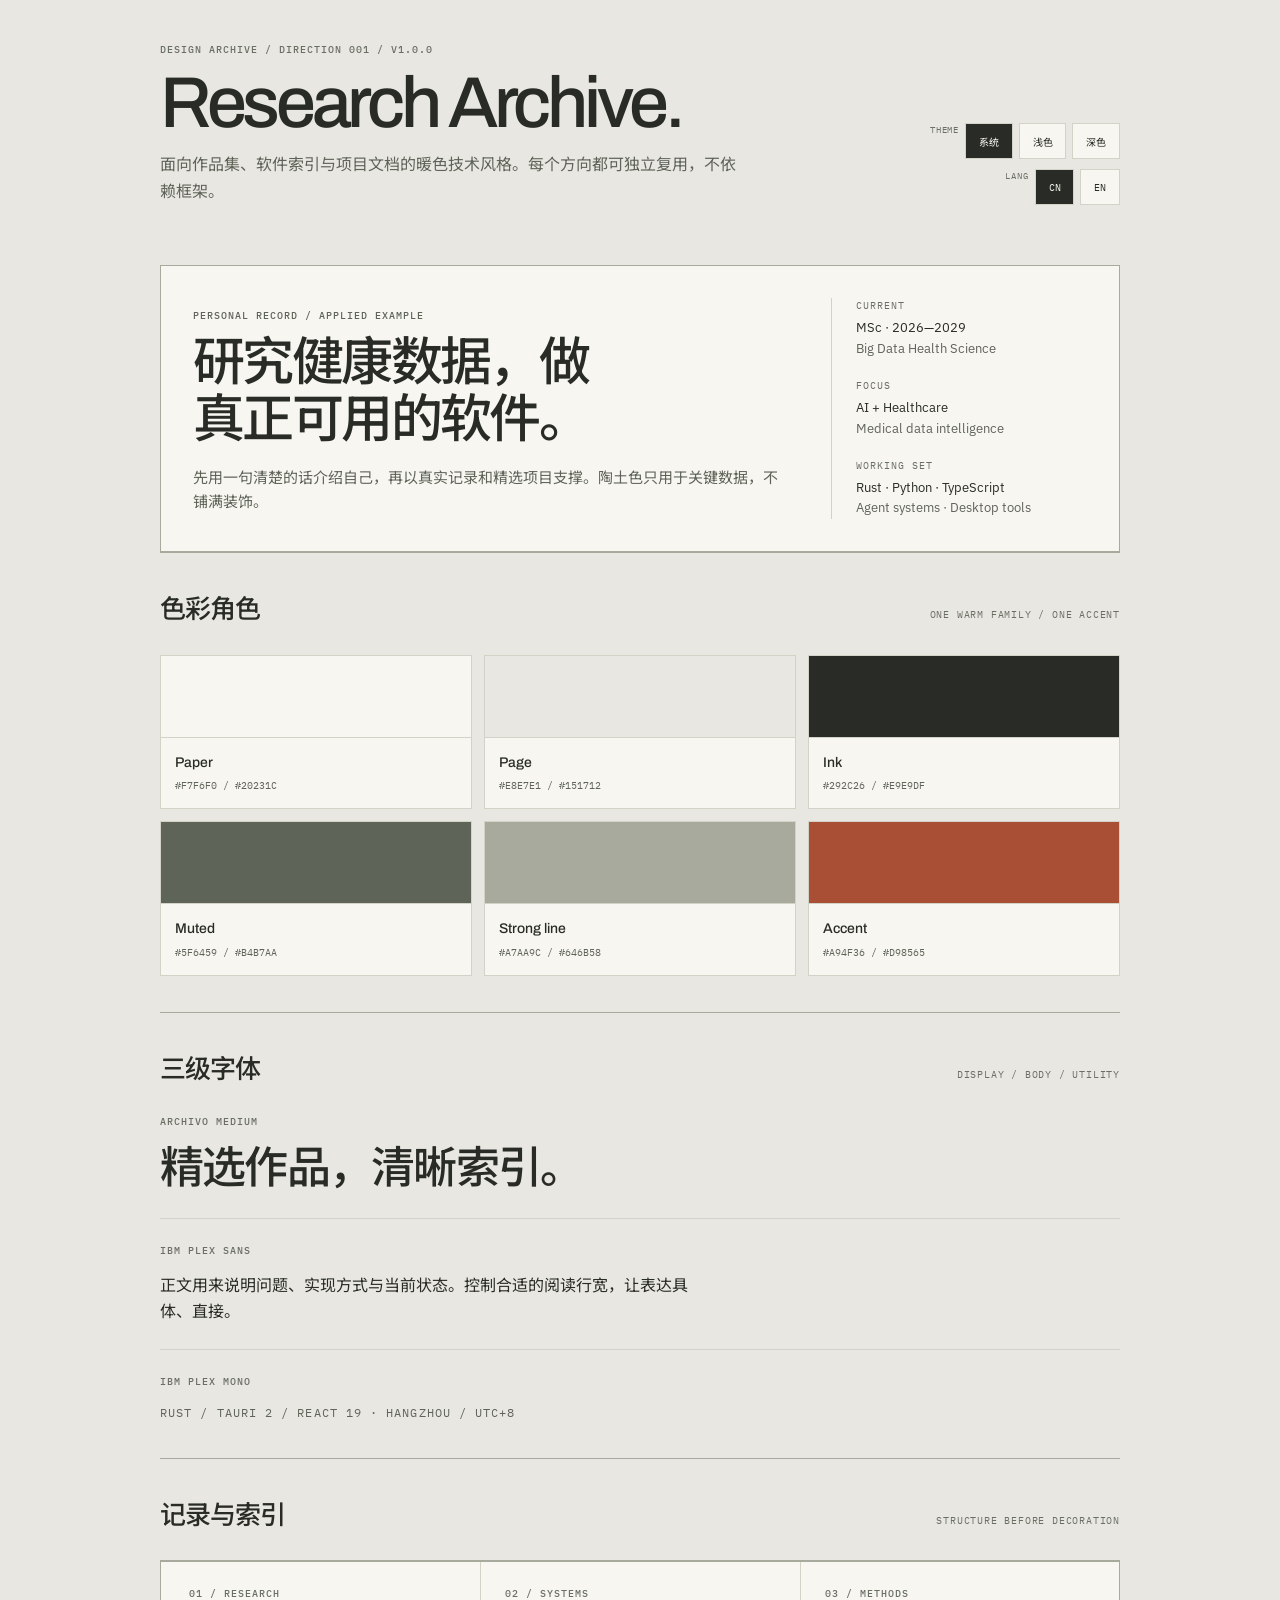
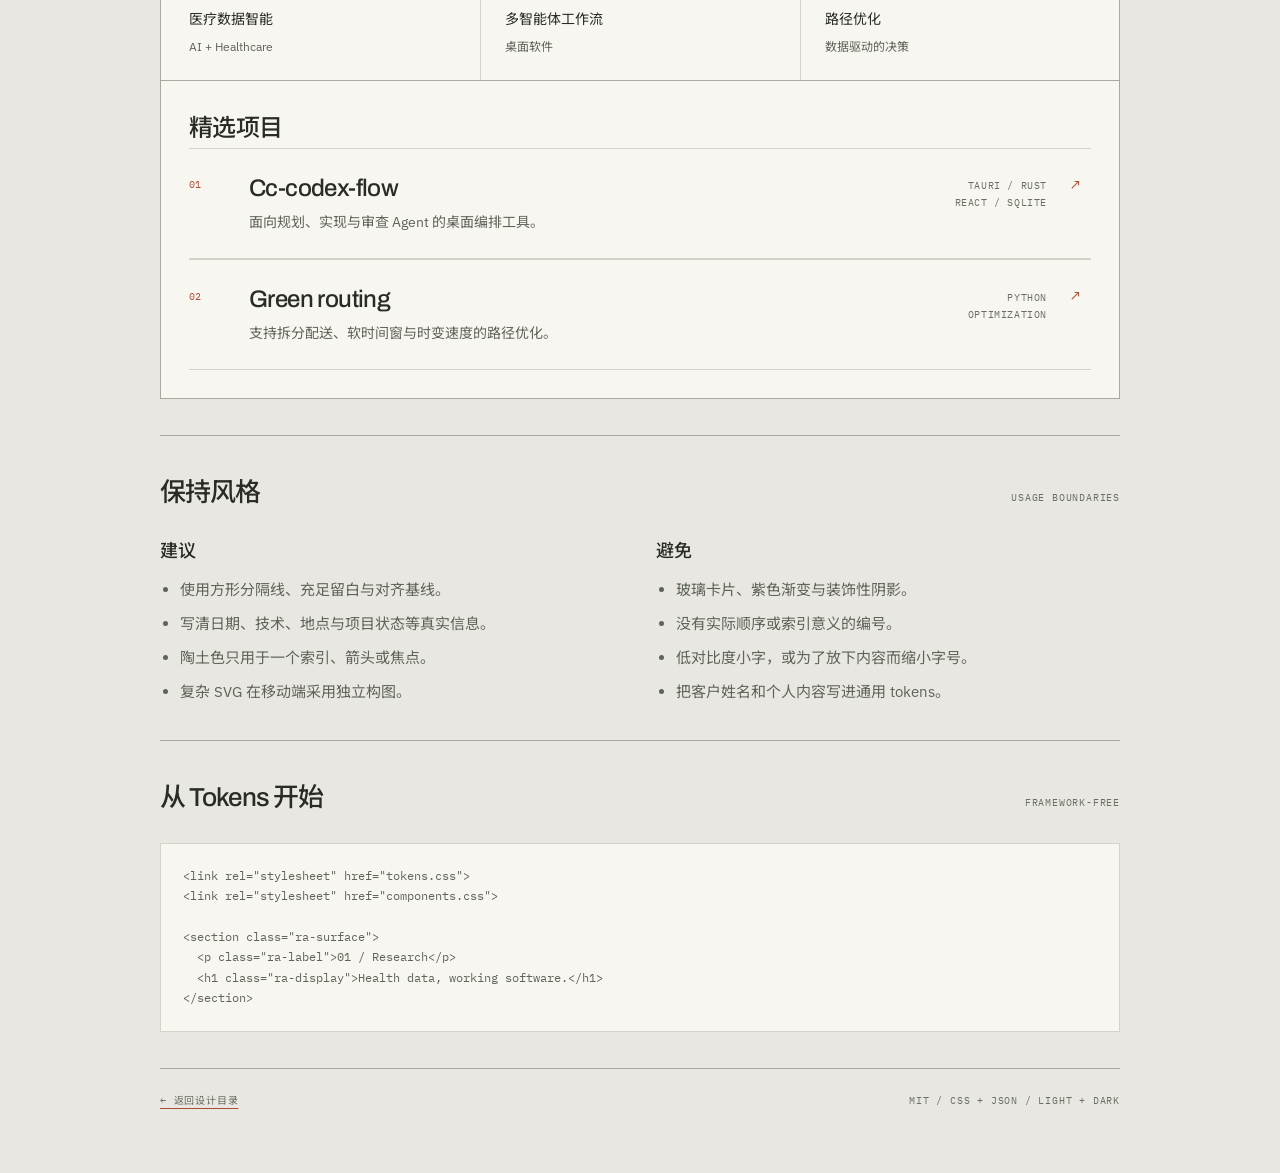
==== styles/research-archive/preview.html @ 976a8772 "Create the Design Archive template collection - document the Research Archive visual direction and r" ====
<!doctype html>
<html lang="en">
<head>
  <meta charset="utf-8">
  <meta name="viewport" content="width=device-width, initial-scale=1">
  <title>Research Archive Style Guide</title>
  <link rel="icon" href="data:,">
  <link rel="preconnect" href="https://fonts.googleapis.com">
  <link rel="preconnect" href="https://fonts.gstatic.com" crossorigin>
  <link rel="stylesheet" href="https://fonts.googleapis.com/css2?family=Archivo:wght@400;500;600&family=IBM+Plex+Mono:wght@400;500&family=IBM+Plex+Sans:wght@400;500;600&family=Noto+Sans+SC:wght@400;500&display=swap">
  <link rel="stylesheet" href="tokens.css">
  <link rel="stylesheet" href="components.css">
  <style>
    * { box-sizing: border-box; }
    body { margin: 0; padding: 32px max(16px, 4vw) 64px; background: var(--ra-page); color: var(--ra-ink); font-family: var(--ra-font-body); font-size: 15px; line-height: 1.6; }
    main { width: min(100%, var(--ra-content)); margin-inline: auto; }
    a { color: inherit; text-decoration-color: var(--ra-accent); text-underline-offset: 4px; }
    a:focus-visible, button:focus-visible { outline: 2px solid var(--ra-focus); outline-offset: 4px; }
    .guide-header { display: grid; grid-template-columns: minmax(0, 1fr) auto; gap: 32px; align-items: end; padding-bottom: 32px; }
    h1 { margin: 8px 0 12px; font-family: var(--ra-font-display); font-size: clamp(42px, 8vw, 72px); font-weight: 500; letter-spacing: -.06em; line-height: 1; }
    .intro { max-width: 590px; margin: 0; color: var(--ra-muted); font-size: 16px; line-height: 1.7; text-wrap: pretty; }
    .theme-controls { display: flex; flex-wrap: wrap; gap: 6px; }
    .preview-controls { display: grid; justify-items: end; gap: 10px; }
    .control-label { color: var(--ra-faint); font-family: var(--ra-font-mono); font-size: 9px; letter-spacing: .1em; }
    .hero-record { display: grid; grid-template-columns: minmax(0, 1.4fr) minmax(220px, .6fr); gap: 40px; margin-top: 28px; padding: 32px; }
    .hero-record h2 { margin: 12px 0 18px; font-family: var(--ra-font-display); font-size: clamp(32px, 6vw, 52px); font-weight: 500; letter-spacing: -.05em; line-height: 1.08; text-wrap: balance; }
    .hero-record p { margin-bottom: 0; color: var(--ra-muted); }
    .record-list { display: grid; align-content: start; gap: 18px; margin: 0; padding-left: 24px; border-left: var(--ra-border); }
    .record-list dt { color: var(--ra-faint); font-family: var(--ra-font-mono); font-size: 10px; letter-spacing: .1em; text-transform: uppercase; }
    .record-list dd { margin: 4px 0 0; font-size: 13px; }
    .record-list dd span { display: block; color: var(--ra-muted); }
    .section { padding-block: 36px; border-top: var(--ra-border-strong); }
    .section-heading { display: flex; align-items: baseline; justify-content: space-between; gap: 20px; margin-bottom: 24px; }
    .section-heading h2 { margin: 0; font-family: var(--ra-font-display); font-size: 26px; font-weight: 500; letter-spacing: -.035em; }
    .section-heading p { margin: 0; color: var(--ra-faint); font-family: var(--ra-font-mono); font-size: 10px; letter-spacing: .08em; text-transform: uppercase; }
    .swatches { display: grid; grid-template-columns: repeat(3, minmax(0, 1fr)); gap: 12px; }
    .swatch { border: var(--ra-border); background: var(--ra-paper); }
    .swatch-color { height: 82px; border-bottom: var(--ra-border); background: var(--swatch); }
    .swatch-copy { display: grid; gap: 4px; padding: 14px; }
    .swatch-copy strong { font-family: var(--ra-font-display); font-size: 14px; font-weight: 500; }
    .swatch-copy span { color: var(--ra-muted); font-family: var(--ra-font-mono); font-size: 10px; line-height: 1.6; }
    .type-specimens { display: grid; gap: 0; }
    .type-row { display: grid; gap: 14px; padding-block: 24px; border-top: var(--ra-border); }
    .type-row:first-child { padding-top: 0; border-top: 0; }
    .type-row:last-child { padding-bottom: 0; }
    .type-display { max-width: 20ch; margin: 0; font-family: var(--ra-font-display); font-size: clamp(32px, 5vw, 44px); font-weight: 500; letter-spacing: -.04em; line-height: 1.15; }
    .type-body { max-width: 55ch; margin: 0; font-size: 16px; line-height: 1.65; }
    .type-mono { margin: 0; color: var(--ra-muted); font-family: var(--ra-font-mono); font-size: 12px; letter-spacing: .09em; text-transform: uppercase; }
    .demo-surface { padding: 0 28px 28px; }
    .demo-surface .ra-record-grid { margin-inline: -28px; }
    .demo-surface .ra-record-cell:first-child { padding-left: 28px; }
    .demo-surface .ra-record-cell:last-child { padding-right: 28px; }
    .work-heading { padding-top: 28px; }
    .work-heading h3 { margin: 0; font-family: var(--ra-font-display); font-size: 24px; font-weight: 500; letter-spacing: -.03em; }
    .guidance { display: grid; grid-template-columns: 1fr 1fr; gap: 32px; }
    .guidance h3 { margin: 0 0 12px; font-family: var(--ra-font-display); font-size: 18px; font-weight: 500; }
    .guidance ul { display: grid; gap: 10px; margin: 0; padding-left: 20px; color: var(--ra-muted); }
    pre { overflow-x: auto; margin: 0; padding: 22px; border: var(--ra-border); background: var(--ra-paper); color: var(--ra-muted); font-family: var(--ra-font-mono); font-size: 12px; line-height: 1.7; }
    code { font-family: inherit; }
    .guide-footer { display: flex; justify-content: space-between; gap: 20px; padding-top: 24px; border-top: var(--ra-border-strong); color: var(--ra-faint); font-family: var(--ra-font-mono); font-size: 10px; letter-spacing: .08em; }
    @media (max-width: 720px) {
      body { padding-top: 22px; }
      .guide-header, .hero-record { grid-template-columns: 1fr; }
      .preview-controls { justify-items: start; }
      .record-list { padding: 22px 0 0; border-top: var(--ra-border); border-left: 0; }
      .swatches { grid-template-columns: repeat(2, minmax(0, 1fr)); }
      .type-row { grid-template-columns: 1fr; gap: 10px; }
      .guidance { grid-template-columns: 1fr; }
    }
    @media (max-width: 480px) {
      .hero-record { padding: 24px 20px; }
      .section-heading { align-items: flex-start; flex-direction: column; gap: 6px; }
      .swatches { grid-template-columns: 1fr; }
      .demo-surface { padding: 0 20px 20px; }
      .demo-surface .ra-record-grid { margin-inline: -20px; }
      .demo-surface .ra-record-cell:first-child, .demo-surface .ra-record-cell:last-child { padding-inline: 20px; }
      .guide-footer { flex-direction: column; }
    }
  </style>
</head>
<body>
  <main>
    <header class="guide-header">
      <div>
        <p class="ra-label">Design Archive / Direction 001 / v1.0.0</p>
        <h1>Research Archive.</h1>
        <p class="intro">Warm neutrals for technical work. A reusable direction for research portfolios, software indexes, and project documentation.</p>
      </div>
      <div class="preview-controls">
        <div class="theme-controls" aria-label="Color theme">
          <span class="control-label">THEME</span>
          <button class="ra-button" type="button" data-theme-choice="system" aria-pressed="true">System</button>
          <button class="ra-button" type="button" data-theme-choice="light" aria-pressed="false">Light</button>
          <button class="ra-button" type="button" data-theme-choice="dark" aria-pressed="false">Dark</button>
        </div>
        <div class="theme-controls" aria-label="Language / 语言">
          <span class="control-label">LANG</span>
          <button class="ra-button" type="button" data-language-choice="cn" aria-pressed="true">CN</button>
          <button class="ra-button" type="button" data-language-choice="en" aria-pressed="false">EN</button>
        </div>
      </div>
    </header>

    <section class="hero-record ra-surface" aria-label="Applied introduction">
      <div>
        <p class="ra-label">Personal record / Applied example</p>
        <h2>Health data,<br>working software.</h2>
        <p>One clear statement, supported by real records and selected work. The accent identifies data points rather than decorating every surface.</p>
      </div>
      <dl class="record-list">
        <div><dt>Current</dt><dd>MSc · 2026—2029<span>Big Data Health Science</span></dd></div>
        <div><dt>Focus</dt><dd>AI + Healthcare<span>Medical data intelligence</span></dd></div>
        <div><dt>Working set</dt><dd>Rust · Python · TypeScript<span>Agent systems · Desktop tools</span></dd></div>
      </dl>
    </section>

    <section class="section" aria-labelledby="color-title">
      <div class="section-heading"><h2 id="color-title">Color roles</h2><p>One warm family / one accent</p></div>
      <div class="swatches">
        <div class="swatch"><div class="swatch-color" style="--swatch: var(--ra-paper)"></div><div class="swatch-copy"><strong>Paper</strong><span>#F7F6F0 / #20231C</span></div></div>
        <div class="swatch"><div class="swatch-color" style="--swatch: var(--ra-page)"></div><div class="swatch-copy"><strong>Page</strong><span>#E8E7E1 / #151712</span></div></div>
        <div class="swatch"><div class="swatch-color" style="--swatch: var(--ra-ink)"></div><div class="swatch-copy"><strong>Ink</strong><span>#292C26 / #E9E9DF</span></div></div>
        <div class="swatch"><div class="swatch-color" style="--swatch: var(--ra-muted)"></div><div class="swatch-copy"><strong>Muted</strong><span>#5F6459 / #B4B7AA</span></div></div>
        <div class="swatch"><div class="swatch-color" style="--swatch: var(--ra-line-strong)"></div><div class="swatch-copy"><strong>Strong line</strong><span>#A7AA9C / #646B58</span></div></div>
        <div class="swatch"><div class="swatch-color" style="--swatch: var(--ra-accent)"></div><div class="swatch-copy"><strong>Accent</strong><span>#A94F36 / #D98565</span></div></div>
      </div>
    </section>

    <section class="section" aria-labelledby="type-title">
      <div class="section-heading"><h2 id="type-title">Three type roles</h2><p>Display / body / utility</p></div>
      <div class="type-specimens">
        <div class="type-row"><span class="ra-label">Archivo Medium</span><p class="type-display">Selected work, clearly indexed.</p></div>
        <div class="type-row"><span class="ra-label">IBM Plex Sans</span><p class="type-body">Use running text to explain the problem, the implementation, and the current state. Keep the measure comfortable and the language specific.</p></div>
        <div class="type-row"><span class="ra-label">IBM Plex Mono</span><p class="type-mono">Rust / Tauri 2 / React 19 · Hangzhou / UTC+8</p></div>
      </div>
    </section>

    <section class="section" aria-labelledby="components-title">
      <div class="section-heading"><h2 id="components-title">Record + index</h2><p>Structure before decoration</p></div>
      <div class="demo-surface ra-surface">
        <div class="ra-record-grid">
          <div class="ra-record-cell"><span class="ra-label">01 / Research</span><p class="ra-record-value">Medical data intelligence</p><p class="ra-record-detail">AI + Healthcare</p></div>
          <div class="ra-record-cell"><span class="ra-label">02 / Systems</span><p class="ra-record-value">Multi-agent workflows</p><p class="ra-record-detail">Desktop software</p></div>
          <div class="ra-record-cell"><span class="ra-label">03 / Methods</span><p class="ra-record-value">Routing optimization</p><p class="ra-record-detail">Data-informed decisions</p></div>
        </div>
        <div class="work-heading"><h3>Selected work</h3></div>
        <ul class="ra-index">
          <li><a class="ra-index-item" href="https://github.com/CPbianma/Cc-codex-flow"><span class="ra-index-number">01</span><span><span class="ra-index-title">Cc-codex-flow</span><span class="ra-index-description">Desktop orchestration for planning, implementation, and review agents.</span></span><span class="ra-index-meta">Tauri / Rust<br>React / SQLite</span><span class="ra-index-arrow">↗</span></a></li>
          <li><a class="ra-index-item" href="https://github.com/CPbianma/green-vrptw-split-delivery"><span class="ra-index-number">02</span><span><span class="ra-index-title">Green routing</span><span class="ra-index-description">Split deliveries, soft time windows, and time-varying speeds.</span></span><span class="ra-index-meta">Python<br>Optimization</span><span class="ra-index-arrow">↗</span></a></li>
        </ul>
      </div>
    </section>

    <section class="section" aria-labelledby="rules-title">
      <div class="section-heading"><h2 id="rules-title">Keep the character</h2><p>Usage boundaries</p></div>
      <div class="guidance">
        <div><h3>Use</h3><ul><li>Square rules, generous whitespace, and aligned baselines.</li><li>Specific dates, technologies, locations, and project states.</li><li>A single terracotta point for an index, arrow, or focus.</li><li>Separate mobile compositions for dense SVG artwork.</li></ul></div>
        <div><h3>Avoid</h3><ul><li>Glass cards, purple gradients, and decorative shadows.</li><li>Numbering that does not encode a real order or index.</li><li>Low-contrast captions or shrinking copy to make it fit.</li><li>Client names and personal content in reusable tokens.</li></ul></div>
      </div>
    </section>

    <section class="section" aria-labelledby="code-title">
      <div class="section-heading"><h2 id="code-title">Start with tokens</h2><p>Framework-free</p></div>
      <pre><code>&lt;link rel="stylesheet" href="tokens.css"&gt;
&lt;link rel="stylesheet" href="components.css"&gt;

&lt;section class="ra-surface"&gt;
  &lt;p class="ra-label"&gt;01 / Research&lt;/p&gt;
  &lt;h1 class="ra-display"&gt;Health data, working software.&lt;/h1&gt;
&lt;/section&gt;</code></pre>
    </section>

    <footer class="guide-footer"><a href="../../index.html">← Design Archive catalog</a><span>MIT / CSS + JSON / LIGHT + DARK</span></footer>
  </main>

  <script>
    const themeButtons = [...document.querySelectorAll('[data-theme-choice]')];
    themeButtons.forEach((button) => {
      button.addEventListener('click', () => {
        const choice = button.dataset.themeChoice;
        if (choice === 'system') delete document.documentElement.dataset.theme;
        else document.documentElement.dataset.theme = choice;
        themeButtons.forEach((item) => item.setAttribute('aria-pressed', String(item === button)));
      });
    });

    const languageButtons = [...document.querySelectorAll('[data-language-choice]')];
    const translations = [
      ['.guide-header .intro', '面向作品集、软件索引与项目文档的暖色技术风格。每个方向都可独立复用，不依赖框架。', 'Warm neutrals for technical work. A reusable direction for research portfolios, software indexes, and project documentation.'],
      ['.hero-record h2', '研究健康数据，做真正可用的软件。', 'Health data, working software.'],
      ['.hero-record > div:first-child > p:last-child', '先用一句清楚的话介绍自己，再以真实记录和精选项目支撑。陶土色只用于关键数据，不铺满装饰。', 'One clear statement, supported by real records and selected work. The accent identifies data points rather than decorating every surface.'],
      ['#color-title', '色彩角色', 'Color roles'],
      ['#type-title', '三级字体', 'Three type roles'],
      ['.type-display', '精选作品，清晰索引。', 'Selected work, clearly indexed.'],
      ['.type-body', '正文用来说明问题、实现方式与当前状态。控制合适的阅读行宽，让表达具体、直接。', 'Use running text to explain the problem, the implementation, and the current state. Keep the measure comfortable and the language specific.'],
      ['#components-title', '记录与索引', 'Record + index'],
      ['.work-heading h3', '精选项目', 'Selected work'],
      ['#rules-title', '保持风格', 'Keep the character'],
      ['#code-title', '从 Tokens 开始', 'Start with tokens'],
      ['.guide-footer a', '← 返回设计目录', '← Design Archive catalog']
    ];
    const guidance = [
      ['.guidance > div:first-child h3', '建议', 'Use'],
      ['.guidance > div:last-child h3', '避免', 'Avoid']
    ];
    const useItems = [
      ['使用方形分隔线、充足留白与对齐基线。', 'Square rules, generous whitespace, and aligned baselines.'],
      ['写清日期、技术、地点与项目状态等真实信息。', 'Specific dates, technologies, locations, and project states.'],
      ['陶土色只用于一个索引、箭头或焦点。', 'A single terracotta point for an index, arrow, or focus.'],
      ['复杂 SVG 在移动端采用独立构图。', 'Separate mobile compositions for dense SVG artwork.']
    ];
    const avoidItems = [
      ['玻璃卡片、紫色渐变与装饰性阴影。', 'Glass cards, purple gradients, and decorative shadows.'],
      ['没有实际顺序或索引意义的编号。', 'Numbering that does not encode a real order or index.'],
      ['低对比度小字，或为了放下内容而缩小字号。', 'Low-contrast captions or shrinking copy to make it fit.'],
      ['把客户姓名和个人内容写进通用 tokens。', 'Client names and personal content in reusable tokens.']
    ];
    const projectCopy = [
      ['面向规划、实现与审查 Agent 的桌面编排工具。', 'Desktop orchestration for planning, implementation, and review agents.'],
      ['支持拆分配送、软时间窗与时变速度的路径优化。', 'Split deliveries, soft time windows, and time-varying speeds.']
    ];

    function setLanguage(language) {
      const cn = language === 'cn';
      document.documentElement.lang = cn ? 'zh-CN' : 'en';
      document.title = cn ? '研究档案 · 设计指南' : 'Research Archive Style Guide';
      translations.forEach(([selector, zh, en]) => {
        const element = document.querySelector(selector);
        if (element) element.textContent = cn ? zh : en;
      });
      guidance.forEach(([selector, zh, en]) => { document.querySelector(selector).textContent = cn ? zh : en; });
      document.querySelectorAll('.guidance > div:first-child li').forEach((item, index) => { item.textContent = cn ? useItems[index][0] : useItems[index][1]; });
      document.querySelectorAll('.guidance > div:last-child li').forEach((item, index) => { item.textContent = cn ? avoidItems[index][0] : avoidItems[index][1]; });
      document.querySelectorAll('.ra-index-description').forEach((item, index) => { item.textContent = cn ? projectCopy[index][0] : projectCopy[index][1]; });
      const values = ['医疗数据智能', '多智能体工作流', '路径优化'];
      const details = ['AI + Healthcare', '桌面软件', '数据驱动的决策'];
      document.querySelectorAll('.demo-surface .ra-record-value').forEach((item, index) => { item.textContent = cn ? values[index] : ['Medical data intelligence', 'Multi-agent workflows', 'Routing optimization'][index]; });
      document.querySelectorAll('.demo-surface .ra-record-detail').forEach((item, index) => { item.textContent = cn ? details[index] : ['AI + Healthcare', 'Desktop software', 'Data-informed decisions'][index]; });
      const themeNames = cn ? ['系统', '浅色', '深色'] : ['System', 'Light', 'Dark'];
      themeButtons.forEach((button, index) => { button.textContent = themeNames[index]; });
      languageButtons.forEach((button) => button.setAttribute('aria-pressed', String(button.dataset.languageChoice === language)));
    }

    languageButtons.forEach((button) => button.addEventListener('click', () => setLanguage(button.dataset.languageChoice)));
    setLanguage('cn');
  </script>
</body>
</html>
---- styles/research-archive/tokens.css ----
/* Research Archive · v1.0.0
   Color roles and type decisions for warm, technical editorial interfaces. */
:root {
  color-scheme: light;
  --ra-page: #e8e7e1;
  --ra-paper: #f7f6f0;
  --ra-ink: #292c26;
  --ra-muted: #5f6459;
  --ra-faint: #6a6f64;
  --ra-line: #d2d2c6;
  --ra-line-strong: #a7aa9c;
  --ra-accent: #a94f36;
  --ra-control: #deded4;
  --ra-focus: #a94f36;

  --ra-font-display: "Archivo", "Noto Sans SC", sans-serif;
  --ra-font-body: "IBM Plex Sans", "Noto Sans SC", sans-serif;
  --ra-font-mono: "IBM Plex Mono", "Noto Sans SC", monospace;

  --ra-text-xs: 0.625rem;
  --ra-text-sm: 0.75rem;
  --ra-text-md: 0.875rem;
  --ra-text-lg: 1.125rem;
  --ra-text-xl: 1.5rem;
  --ra-text-display: clamp(2.5rem, 7vw, 3.5rem);

  --ra-space-1: 0.25rem;
  --ra-space-2: 0.5rem;
  --ra-space-3: 0.75rem;
  --ra-space-4: 1rem;
  --ra-space-5: 1.5rem;
  --ra-space-6: 2rem;
  --ra-space-7: 3rem;
  --ra-space-8: 4rem;

  --ra-radius: 0;
  --ra-border: 1px solid var(--ra-line);
  --ra-border-strong: 1px solid var(--ra-line-strong);
  --ra-content: 60rem;
  --ra-reading: 65ch;
  --ra-ease: cubic-bezier(0.32, 0.72, 0, 1);
  --ra-duration: 220ms;
}

@media (prefers-color-scheme: dark) {
  :root:not([data-theme="light"]) {
    color-scheme: dark;
    --ra-page: #151712;
    --ra-paper: #20231c;
    --ra-ink: #e9e9df;
    --ra-muted: #b4b7aa;
    --ra-faint: #a2a797;
    --ra-line: #3c4135;
    --ra-line-strong: #646b58;
    --ra-accent: #d98565;
    --ra-control: #30352a;
    --ra-focus: #d98565;
  }
}

:root[data-theme="dark"] {
  color-scheme: dark;
  --ra-page: #151712;
  --ra-paper: #20231c;
  --ra-ink: #e9e9df;
  --ra-muted: #b4b7aa;
  --ra-faint: #a2a797;
  --ra-line: #3c4135;
  --ra-line-strong: #646b58;
  --ra-accent: #d98565;
  --ra-control: #30352a;
  --ra-focus: #d98565;
}
---- styles/research-archive/components.css ----
/* Optional web patterns. Import tokens.css first. */
.ra-surface {
  border: var(--ra-border-strong);
  background: var(--ra-paper);
  color: var(--ra-ink);
}

.ra-label {
  color: var(--ra-faint);
  font-family: var(--ra-font-mono);
  font-size: var(--ra-text-xs);
  font-weight: 500;
  letter-spacing: 0.1em;
  line-height: 1.5;
  text-transform: uppercase;
}

.ra-display {
  color: var(--ra-ink);
  font-family: var(--ra-font-display);
  font-size: var(--ra-text-display);
  font-weight: 500;
  letter-spacing: -0.055em;
  line-height: 1;
  text-wrap: balance;
}

.ra-record-grid {
  display: grid;
  grid-template-columns: repeat(3, minmax(0, 1fr));
  border-top: var(--ra-border-strong);
  border-bottom: var(--ra-border-strong);
}

.ra-record-cell {
  display: grid;
  align-content: start;
  gap: var(--ra-space-2);
  min-width: 0;
  padding: var(--ra-space-5);
}

.ra-record-cell + .ra-record-cell { border-left: var(--ra-border); }

.ra-record-value {
  margin: 0;
  color: var(--ra-ink);
  font-family: var(--ra-font-body);
  font-size: var(--ra-text-md);
  line-height: 1.5;
}

.ra-record-detail {
  margin: 0;
  color: var(--ra-muted);
  font-family: var(--ra-font-body);
  font-size: var(--ra-text-sm);
  line-height: 1.5;
}

.ra-index {
  display: grid;
  margin: 0;
  padding: 0;
  list-style: none;
}

.ra-index-item {
  display: grid;
  grid-template-columns: 2.25rem minmax(0, 1fr) auto 1.25rem;
  gap: var(--ra-space-5);
  align-items: start;
  padding-block: var(--ra-space-5);
  border-top: var(--ra-border);
  color: var(--ra-ink);
  text-decoration: none;
}

.ra-index-item:last-child { border-bottom: var(--ra-border); }

.ra-index-number {
  padding-top: 0.3rem;
  color: var(--ra-accent);
  font-family: var(--ra-font-mono);
  font-size: var(--ra-text-xs);
  font-variant-numeric: tabular-nums;
}

.ra-index-title {
  display: block;
  margin: 0 0 var(--ra-space-2);
  font-family: var(--ra-font-display);
  font-size: var(--ra-text-xl);
  font-weight: 500;
  letter-spacing: -0.025em;
  line-height: 1.25;
}

.ra-index-description {
  display: block;
  max-width: var(--ra-reading);
  margin: 0;
  color: var(--ra-muted);
  font-family: var(--ra-font-body);
  font-size: var(--ra-text-md);
  line-height: 1.65;
  text-wrap: pretty;
}

.ra-index-meta {
  padding-top: 0.3rem;
  color: var(--ra-faint);
  font-family: var(--ra-font-mono);
  font-size: var(--ra-text-xs);
  letter-spacing: 0.06em;
  line-height: 1.7;
  text-align: right;
  text-transform: uppercase;
}

.ra-index-arrow { color: var(--ra-accent); font-family: var(--ra-font-mono); }

.ra-button {
  min-height: 2.25rem;
  padding: 0.4rem 0.8rem;
  border: var(--ra-border);
  border-radius: var(--ra-radius);
  background: var(--ra-paper);
  color: var(--ra-ink);
  cursor: pointer;
  font-family: var(--ra-font-mono);
  font-size: var(--ra-text-xs);
  transition: background-color var(--ra-duration) var(--ra-ease), color var(--ra-duration) var(--ra-ease);
}

.ra-button[aria-pressed="true"] { background: var(--ra-ink); color: var(--ra-paper); }

.ra-button:focus-visible, .ra-index-item:focus-visible {
  outline: 2px solid var(--ra-focus);
  outline-offset: 4px;
}

@media (max-width: 640px) {
  .ra-record-grid { grid-template-columns: 1fr; }
  .ra-record-cell + .ra-record-cell { border-top: var(--ra-border); border-left: 0; }
  .ra-index-item { grid-template-columns: 1.75rem minmax(0, 1fr) 1rem; gap: var(--ra-space-3); }
  .ra-index-number { grid-row: 1 / 3; }
  .ra-index-meta { grid-column: 2; padding-top: 0; text-align: left; }
  .ra-index-arrow { grid-column: 3; grid-row: 1; }
}

@media (prefers-reduced-motion: reduce) {
  .ra-button { transition-duration: 0.01ms; }
}
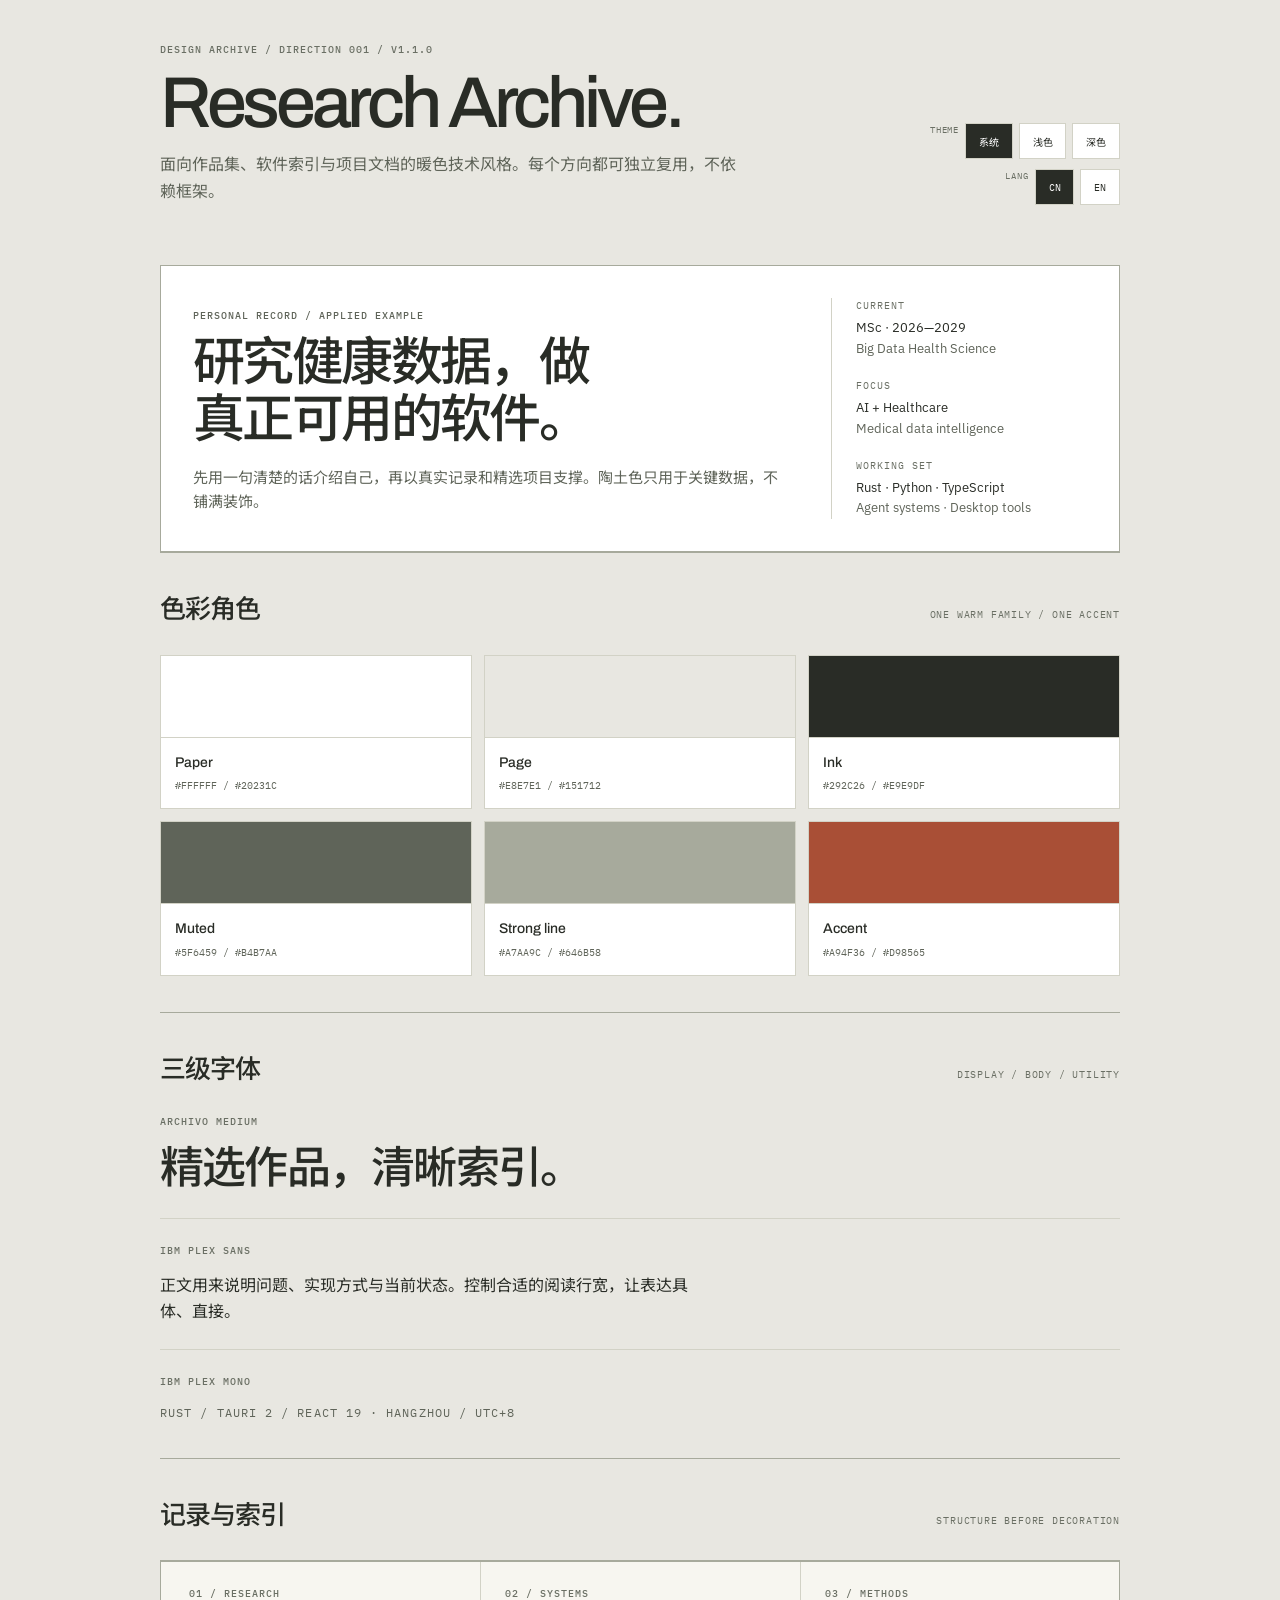
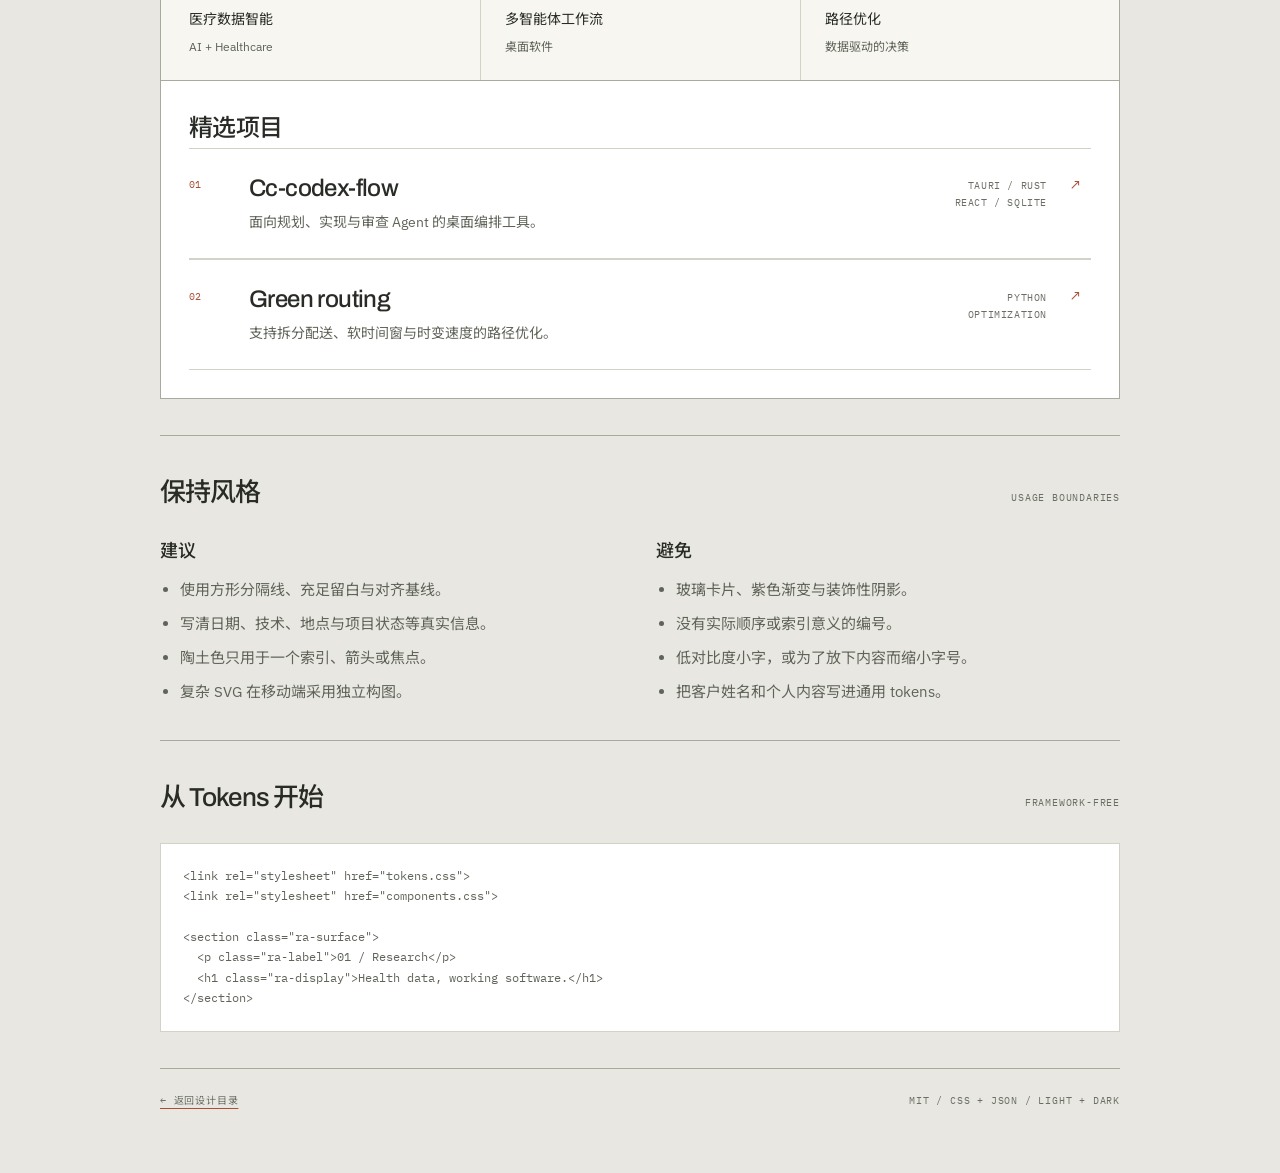
==== commit 67c5af5e: "Align light surfaces with native GitHub backgrounds - separate white paper from the warm information" ====
--- a/styles/research-archive/preview.html
+++ b/styles/research-archive/preview.html
@@ -82,7 +82,7 @@
   <main>
     <header class="guide-header">
       <div>
-        <p class="ra-label">Design Archive / Direction 001 / v1.0.0</p>
+        <p class="ra-label">Design Archive / Direction 001 / v1.1.0</p>
         <h1>Research Archive.</h1>
         <p class="intro">Warm neutrals for technical work. A reusable direction for research portfolios, software indexes, and project documentation.</p>
       </div>
@@ -117,7 +117,7 @@
     <section class="section" aria-labelledby="color-title">
       <div class="section-heading"><h2 id="color-title">Color roles</h2><p>One warm family / one accent</p></div>
       <div class="swatches">
-        <div class="swatch"><div class="swatch-color" style="--swatch: var(--ra-paper)"></div><div class="swatch-copy"><strong>Paper</strong><span>#F7F6F0 / #20231C</span></div></div>
+        <div class="swatch"><div class="swatch-color" style="--swatch: var(--ra-paper)"></div><div class="swatch-copy"><strong>Paper</strong><span>#FFFFFF / #20231C</span></div></div>
         <div class="swatch"><div class="swatch-color" style="--swatch: var(--ra-page)"></div><div class="swatch-copy"><strong>Page</strong><span>#E8E7E1 / #151712</span></div></div>
         <div class="swatch"><div class="swatch-color" style="--swatch: var(--ra-ink)"></div><div class="swatch-copy"><strong>Ink</strong><span>#292C26 / #E9E9DF</span></div></div>
         <div class="swatch"><div class="swatch-color" style="--swatch: var(--ra-muted)"></div><div class="swatch-copy"><strong>Muted</strong><span>#5F6459 / #B4B7AA</span></div></div>
--- a/styles/research-archive/tokens.css
+++ b/styles/research-archive/tokens.css
@@ -1,9 +1,10 @@
-/* Research Archive · v1.0.0
+/* Research Archive · v1.1.0
    Color roles and type decisions for warm, technical editorial interfaces. */
 :root {
   color-scheme: light;
   --ra-page: #e8e7e1;
-  --ra-paper: #f7f6f0;
+  --ra-paper: #ffffff;
+  --ra-wash: #f7f6f0;
   --ra-ink: #292c26;
   --ra-muted: #5f6459;
   --ra-faint: #6a6f64;
@@ -47,6 +48,8 @@
     color-scheme: dark;
     --ra-page: #151712;
     --ra-paper: #20231c;
+  --ra-wash: #20231c;
+    --ra-wash: #20231c;
     --ra-ink: #e9e9df;
     --ra-muted: #b4b7aa;
     --ra-faint: #a2a797;
@@ -62,6 +65,7 @@
   color-scheme: dark;
   --ra-page: #151712;
   --ra-paper: #20231c;
+  --ra-wash: #20231c;
   --ra-ink: #e9e9df;
   --ra-muted: #b4b7aa;
   --ra-faint: #a2a797;
--- a/styles/research-archive/components.css
+++ b/styles/research-archive/components.css
@@ -30,6 +30,7 @@
   grid-template-columns: repeat(3, minmax(0, 1fr));
   border-top: var(--ra-border-strong);
   border-bottom: var(--ra-border-strong);
+  background: var(--ra-wash);
 }
 
 .ra-record-cell {
